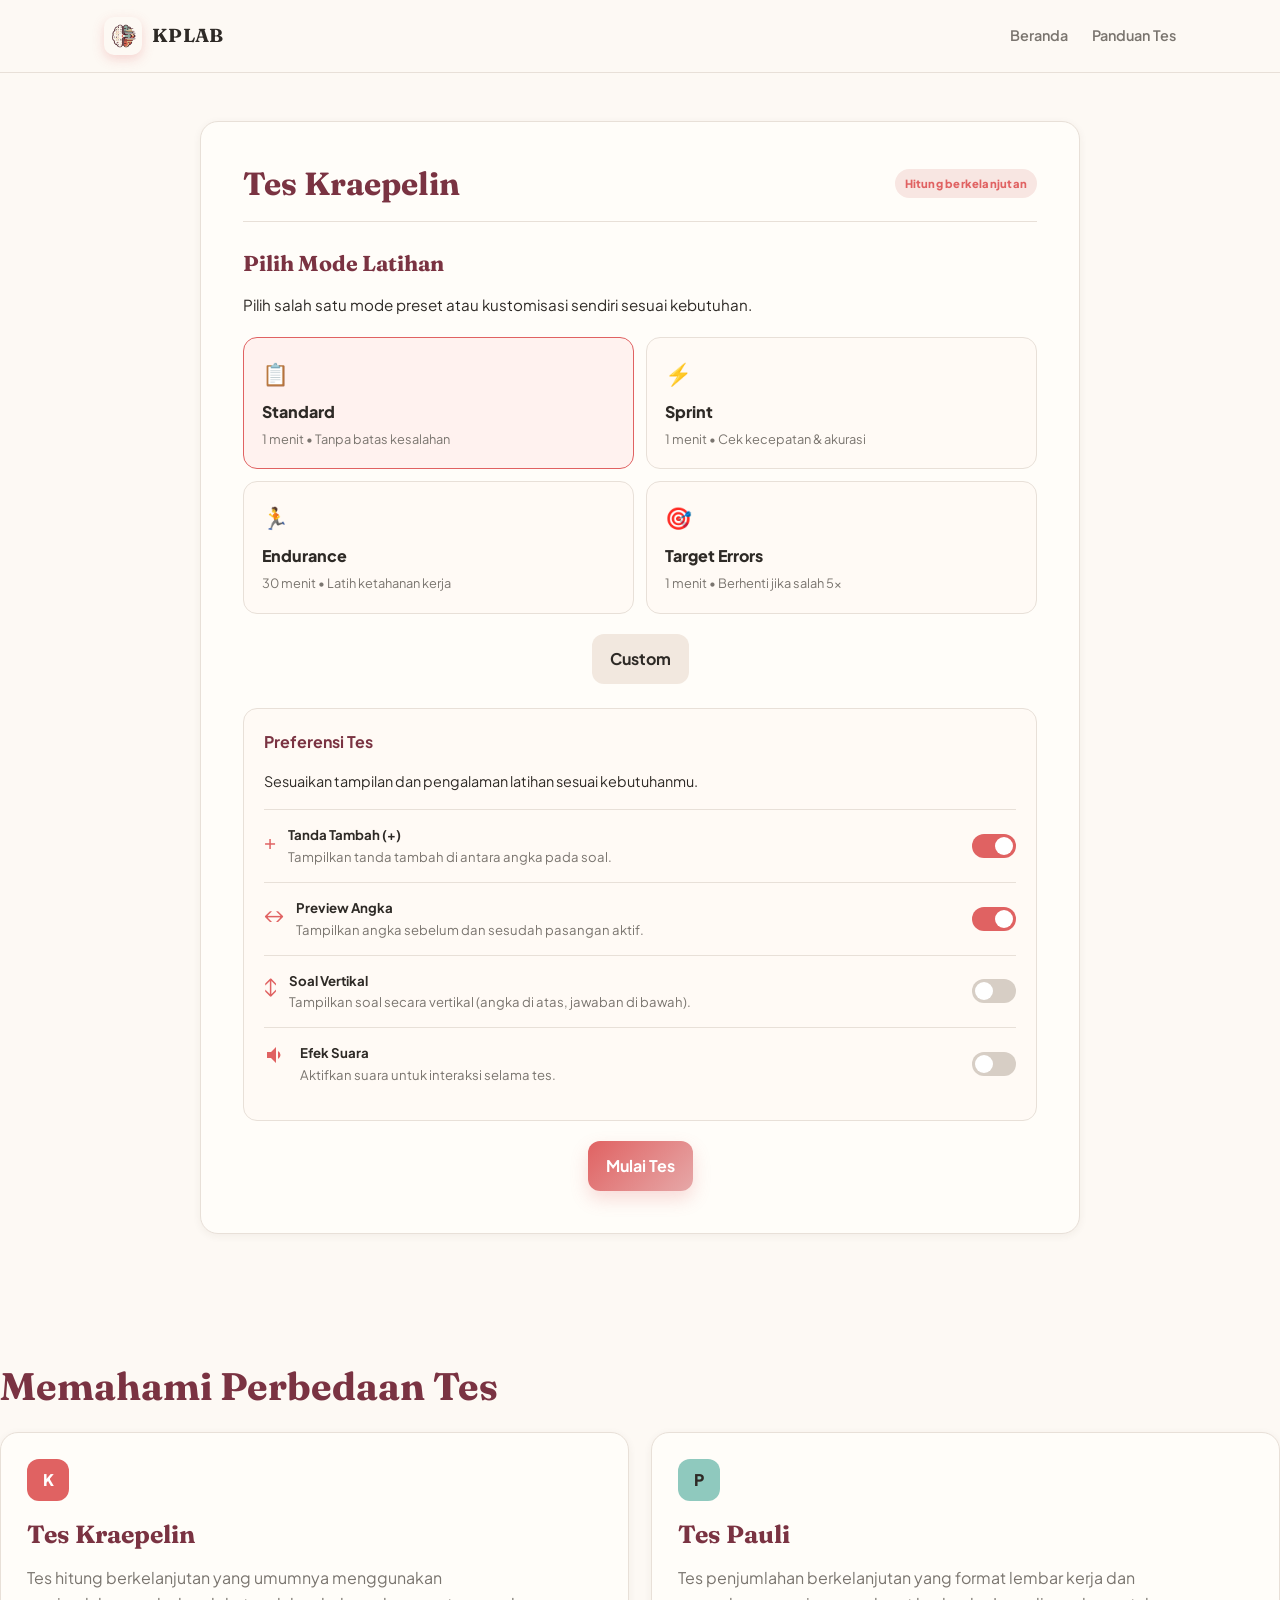
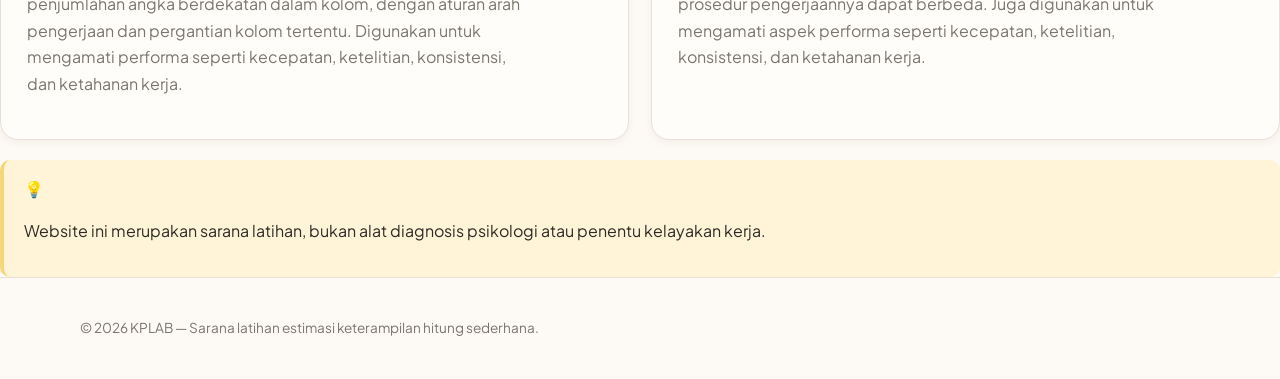
==== kraepelin.html @ 258b0fc4 "Add project source code" ====
<!DOCTYPE html>
<html lang="id">

<head>
    <meta charset="UTF-8">
    <meta name="viewport" content="width=device-width, initial-scale=1.0">
    <title>Tes Kraepelin — KPLAB</title>
    <link rel="icon" type="image/png" href="assets/images/Logo.png">
    <link rel="stylesheet" href="assets/css/style.css">
    <link rel="preconnect" href="https://fonts.googleapis.com">
    <link rel="preconnect" href="https://fonts.gstatic.com" crossorigin>
    <link
        href="https://fonts.googleapis.com/css2?family=Fraunces:opsz,wght@9..144,600;9..144,700&family=Plus+Jakarta+Sans:wght@400;500;600;700;800&family=Inter:wght@400;500;600;700&display=swap"
        rel="stylesheet">
</head>

<body>
    <header class="header">
        <div class="container header-inner">
            <a class="brand" href="index.html">KPLAB</a>
            <nav class="nav">
                <a href="index.html">Beranda</a>
                <a href="panduan.html">Panduan Tes</a>
            </nav>
        </div>
    </header>

    <main class="container content">
        <section class="card-instruction">
            <div class="instr-head">
                <h2>Tes Kraepelin</h2>
                <span class="pill">Hitung berkelanjutan</span>
            </div>
            <div class="instr-body">
                <h3>Pilih Mode Latihan</h3>
                <p style="color:var(--color-text-muted); margin-bottom:20px; font-size:0.95rem;">Pilih salah satu mode
                    preset atau kustomisasi sendiri sesuai kebutuhan.</p>

                <!-- Mode Selection Grid -->
                <div class="mode-grid" id="mode-selection">
                    <button type="button" class="mode-card active" data-mode="standard">
                        <div class="mode-card-icon">📋</div>
                        <div class="mode-card-title">Standard</div>
                        <div class="mode-card-desc">1 menit • Tanpa batas kesalahan</div>
                    </button>
                    <button type="button" class="mode-card" data-mode="sprint">
                        <div class="mode-card-icon">⚡</div>
                        <div class="mode-card-title">Sprint</div>
                        <div class="mode-card-desc">1 menit • Cek kecepatan & akurasi</div>
                    </button>
                    <button type="button" class="mode-card" data-mode="endurance">
                        <div class="mode-card-icon">🏃</div>
                        <div class="mode-card-title">Endurance</div>
                        <div class="mode-card-desc">30 menit • Latih ketahanan kerja</div>
                    </button>
                    <button type="button" class="mode-card" data-mode="target">
                        <div class="mode-card-icon">🎯</div>
                        <div class="mode-card-title">Target Errors</div>
                        <div class="mode-card-desc">1 menit • Berhenti jika salah 5x</div>
                    </button>
                </div>
                <input type="hidden" id="cfg-mode" value="standard" />

                <!-- Custom Mode Toggle -->
                <div class="custom-toggle" style="margin-top:20px; text-align:center;">
                    <button type="button" class="btn btn-secondary" id="toggle-custom">
                        <span id="custom-btn-text">Custom</span>
                    </button>
                </div>

                <!-- Custom Panel (hidden by default) -->
                <div id="custom-panel" class="custom-panel hidden">
                    <div class="custom-panel-header">
                        <h4>Pengaturan Kustom</h4>
                        <button type="button" class="btn-close" id="close-custom">&times;</button>
                    </div>
                    <div class="custom-panel-body">
                        <div class="custom-field">
                            <label class="cfg-label">Waktu Latihan (menit)</label>
                            <input id="custom-time-input" class="cfg-time-custom" type="number" min="1" max="240"
                                placeholder="Misal: 5" />
                        </div>
                        <div class="custom-field">
                            <label class="cfg-label">Batas Salah (0 = tak terbatas)</label>
                            <input id="custom-errors-input" class="cfg-time-custom" type="number" min="0" max="99"
                                placeholder="Misal: 3" />
                        </div>
                        <div class="custom-field">
                            <label class="cfg-label">Metronom BPM (opsional)</label>
                            <input id="custom-bpm-input" class="cfg-time-custom" type="number" min="0" max="300"
                                placeholder="0" />
                        </div>
                    </div>
                </div>

                <!-- Preferensi Tes -->
                <div class="pref-section">
                    <h4>Preferensi Tes</h4>
                    <p style="color:var(--color-text-muted); margin-bottom:16px; font-size:0.9rem;">Sesuaikan tampilan
                        dan pengalaman latihan sesuai kebutuhanmu.</p>

                    <div class="pref-item">
                        <div class="pref-info">
                            <div class="pref-icon" aria-hidden="true">+</div>
                            <div class="pref-text">
                                <h5>Tanda Tambah (+)</h5>
                                <p>Tampilkan tanda tambah di antara angka pada soal.</p>
                            </div>
                        </div>
                        <label class="switch">
                            <input type="checkbox" id="pref-show-plus" checked />
                            <span class="slider"></span>
                        </label>
                    </div>

                    <div class="pref-item">
                        <div class="pref-info">
                            <div class="pref-icon" aria-hidden="true">↔</div>
                            <div class="pref-text">
                                <h5>Preview Angka</h5>
                                <p>Tampilkan angka sebelum dan sesudah pasangan aktif.</p>
                            </div>
                        </div>
                        <label class="switch">
                            <input type="checkbox" id="pref-show-preview" checked />
                            <span class="slider"></span>
                        </label>
                    </div>

                    <div class="pref-item">
                        <div class="pref-info">
                            <div class="pref-icon" aria-hidden="true">↕</div>
                            <div class="pref-text">
                                <h5>Soal Vertikal</h5>
                                <p>Tampilkan soal secara vertikal (angka di atas, jawaban di bawah).</p>
                            </div>
                        </div>
                        <label class="switch">
                            <input type="checkbox" id="pref-vertical" />
                            <span class="slider"></span>
                        </label>
                    </div>

                    <div class="pref-item">
                        <div class="pref-info">
                            <div class="pref-icon" aria-hidden="true"><svg xmlns="http://www.w3.org/2000/svg" width="24"
                                    height="24" viewBox="0 0 24 24" fill="currentColor"
                                    style="color:var(--coral);">
                                    <path d="M3 9v6h4l5 5V4L7 9H3zm13.5 3a4.5 4.5 0 0 0-2.5-4.03v8.06A4.5 4.5 0 0 0 16.5 12z" />
                                </svg></div>
                            <div class="pref-text">
                                <h5>Efek Suara</h5>
                                <p>Aktifkan suara untuk interaksi selama tes.</p>
                            </div>
                        </div>
                        <label class="switch">
                            <input type="checkbox" id="pref-sound" />
                            <span class="slider"></span>
                        </label>
                    </div>
                </div>

                <div class="instr-actions">
                    <button type="button" class="btn btn-primary" id="start-btn">Mulai Tes</button>
                </div>
            </div>
        </section>
    </main>

    <section class="def">
        <div class="section-head">
            <h2>Memahami Perbedaan Tes</h2>
        </div>
        <div class="def-grid">
            <div class="def-item">
                <div class="def-icon icon-coral">K</div>
                <h4>Tes Kraepelin</h4>
                <p>Tes hitung berkelanjutan yang umumnya menggunakan penjumlahan angka berdekatan dalam kolom,
                    dengan aturan arah pengerjaan dan pergantian kolom tertentu. Digunakan untuk mengamati performa
                    seperti kecepatan, ketelitian, konsistensi, dan ketahanan kerja.</p>
            </div>
            <div class="def-item">
                <div class="def-icon icon-mint">P</div>
                <h4>Tes Pauli</h4>
                <p>Tes penjumlahan berkelanjutan yang format lembar kerja dan prosedur pengerjaannya dapat berbeda.
                    Juga digunakan untuk mengamati aspek performa seperti kecepatan, ketelitian, konsistensi, dan
                    ketahanan kerja.</p>
            </div>
        </div>
        <div class="disclaimer-box">
            <div class="disclaimer-icon">💡</div>
            <p class="disclaimer">Website ini merupakan sarana latihan, bukan alat diagnosis psikologi atau penentu
                kelayakan kerja.</p>
        </div>
    </section>

    <footer class="footer">
        <div class="container">
            <p>© 2026 KPLAB — Sarana latihan estimasi keterampilan hitung sederhana.</p>
        </div>
    </footer>

    <script src="assets/js/test-engine.js"></script>
    <script src="assets/js/audio.js"></script>
    <script src="assets/js/results.js"></script>
    <script>
        window.__TEST_TYPE = 'kraepelin';
    </script>
    <script src="assets/js/main.js"></script>
</body>

</html>
---- assets/css/style.css ----
@import url('https://fonts.googleapis.com/css2?family=Fraunces:opsz,wght@9..144,600;9..144,700&family=Plus+Jakarta+Sans:wght@400;500;600;700;800&display=swap');

:root {
    --ivory: #fdf9f4;
    --surface: #fffdf9;
    --coral: #e06262;
    --rose: #e6a8a8;
    --peach: #ffd2a8;
    --mint: #8fc9be;
    --yellow: #f4d77d;
    --burgundy: #7a3342;
    --charcoal: #2e2a26;
    --muted: #7a756f;
    --line: #e8e0d8;
    --grad-primary: linear-gradient(135deg, var(--coral), var(--rose));
    --grad-hero: linear-gradient(135deg, #ffd2a8, var(--ivory));
    --shadow: 0 2px 8px rgba(72, 48, 38, .06);
    --radius: 18px
}

* {
    box-sizing: border-box
}

html {
    scroll-behavior: smooth
}

body {
    margin: 0;
    background: var(--ivory);
    color: var(--charcoal);
    font-family: 'Plus Jakarta Sans', sans-serif;
    line-height: 1.65
}

a {
    color: inherit
}

button,
input {
    font: inherit
}

.container {
    width: min(1120px, calc(100% - 32px));
    margin: auto
}

.header {
    background: rgba(253, 249, 244, .94);
    border-bottom: 1px solid var(--line);
    position: sticky;
    top: 0;
    z-index: 10
}

.header-inner {
    min-height: 72px;
    display: flex;
    align-items: center;
    justify-content: space-between;
    gap: 24px;
    padding: 0 24px
}

.brand {
    text-decoration: none;
    font-family: 'Fraunces', serif;
    font-weight: 700;
    font-size: 1.18rem;
    letter-spacing: .3px;
    display: inline-flex;
    align-items: center;
    gap: 10px
}

.brand::before {
    content: '';
    width: 38px;
    height: 38px;
    flex-shrink: 0;
    border-radius: 10px;
    background: url('../images/Logo.png') center/contain no-repeat;
    box-shadow: 0 4px 12px rgba(224, 98, 98, .25)
}

.brand-accent {
    color: var(--coral)
}

.nav {
    display: flex;
    gap: 24px;
    flex-wrap: wrap
}

.nav a {
    text-decoration: none;
    color: var(--muted);
    font-size: .9rem;
    font-weight: 600
}

.nav a:hover,
.nav a.active {
    color: var(--coral)
}

.content {
    padding: 48px 0 72px
}

.hero,
.guide-hero {
    background: var(--grad-hero);
    border-radius: 28px;
    padding: clamp(32px, 6vw, 72px);
    display: grid;
    grid-template-columns: 1.1fr .9fr;
    gap: 40px;
    align-items: center;
    margin-bottom: 56px
}

.hero h1,
.guide-hero h1 {
    font: 700 clamp(2.5rem, 6vw, 5rem)/1.03 Fraunces, serif;
    color: var(--burgundy);
    margin: 12px 0 20px
}

.lead {
    font-size: 1.08rem;
    color: var(--muted);
    max-width: 650px;
    text-align: justify;
    text-justify: inter-word
}

.eyebrow {
    color: var(--coral);
    font-size: .75rem;
    font-weight: 800;
    letter-spacing: .14em;
    text-transform: uppercase
}

.hero-visual {
    display: flex;
    justify-content: center
}

.visual-card {
    background: var(--surface);
    padding: 22px;
    border-radius: 20px;
    box-shadow: var(--shadow);
    transform: rotate(2deg)
}

.visual-badge {
    font-size: .65rem;
    color: var(--muted);
    font-weight: 800
}

.number-grid {
    display: grid;
    grid-template-columns: repeat(4, 1fr);
    gap: 8px;
    margin-top: 18px
}

.num-cell {
    padding: 13px 9px;
    text-align: center;
    border-radius: 10px;
    font-weight: 800
}

.num-mint {
    background: var(--mint)
}

.num-peach {
    background: var(--peach)
}

.num-coral {
    background: var(--coral);
    color: white
}

.num-yellow {
    background: var(--yellow)
}

.num-surface {
    background: #f7f0e8
}

.section-head {
    margin-bottom: 22px
}

.section-head h2,
.guide-section h2,
.guide-toc h2 {
    font: 700 clamp(1.8rem, 3vw, 2.5rem) Fraunces, serif;
    color: var(--burgundy);
    margin: 0 0 8px
}

.section-head p {
    color: var(--muted)
}

/* ===== Guide / Article Layout ===== */
.guide-hero {
    display: block;
    margin-bottom: 48px
}

.guide-hero .hero-actions {
    margin-top: 24px
}

.guide-hero h1 {
    font: 700 clamp(2.2rem, 5vw, 3.6rem)/1.08 Fraunces, serif;
    color: var(--burgundy);
    margin: 14px 0 18px
}

.guide-toc {
    margin-bottom: 44px;
    padding: 28px 30px;
    background: var(--surface);
    border: 1px solid var(--line);
    border-radius: var(--radius);
    box-shadow: var(--shadow)
}

.guide-toc h2 {
    font: 700 1.45rem Fraunces, serif;
    color: var(--burgundy);
    margin: 0 0 14px
}

.toc-list {
    columns: 2;
    margin: 0;
    padding-left: 22px;
    list-style: none;
    counter-reset: toc
}

.toc-list li {
    counter-increment: toc;
    margin: 0 0 9px;
    break-inside: avoid
}

.toc-list li::before {
    content: counter(toc, decimal-leading-zero) ".";
    color: var(--coral);
    font-weight: 700;
    margin-right: 6px
}

.toc-list a {
    color: var(--coral);
    text-decoration: none;
    font-weight: 600;
    font-size: .92rem
}

.toc-list a:hover {
    text-decoration: underline
}

.guide-article {
    max-width: 760px;
    margin: 0 auto
}

.guide-section {
    margin: 0 0 40px;
    padding: 0
}

.guide-section h2 {
    font: 700 clamp(1.7rem, 3vw, 2.3rem) Fraunces, serif;
    color: var(--burgundy);
    margin: 38px 0 14px;
    padding-bottom: 10px;
    border-bottom: 2px solid var(--line)
}

.guide-section h2:first-child {
    margin-top: 0
}

.guide-section h3 {
    font: 700 1.25rem Fraunces, serif;
    color: var(--burgundy);
    margin: 26px 0 8px
}

.guide-section p {
    font-size: 1.04rem;
    color: var(--charcoal);
    line-height: 1.75;
    margin: 0 0 16px;
    text-align: justify;
    text-justify: inter-word
}

.guide-section ul,
.guide-section ol {
    font-size: 1rem;
    color: var(--charcoal);
    line-height: 1.75;
    margin: 0 0 16px;
    padding-left: 24px
}

.guide-section li {
    margin: 0 0 7px
}

.guide-section strong {
    color: var(--burgundy)
}

.guide-note {
    margin: 18px 0;
    padding: 14px 18px;
    background: #fff4d7;
    border-left: 4px solid var(--yellow);
    border-radius: 8px;
    font-size: .92rem;
    color: var(--charcoal);
    text-align: justify;
    text-justify: inter-word
}

.guide-note strong {
    color: var(--burgundy)
}

/* ===== Cards & Buttons ===== */
.test-cards,
.def-grid,
.stat-grid,
.example-grid,
.mitos-grid {
    display: grid;
    grid-template-columns: repeat(3, 1fr);
    gap: 22px
}

.card {
    display: flex;
    flex-direction: column;
    height: 100;
    min-width: 0;
    background: var(--surface);
    border: 1px solid var(--line);
    border-radius: var(--radius);
    padding: 30px 28px;
    box-shadow: var(--shadow);
    line-height: 1.6
}

.card>* {
    min-width: 0
}

.card-actions {
    margin-top: auto;
    display: flex;
    justify-content: flex-start;
    align-items: stretch;
    gap: 10px
}

.def-item,
.stat-card,
.summary,
.chart-container,
.example-card,
.mitos-card {
    background: var(--surface);
    border: 1px solid var(--line);
    border-radius: var(--radius);
    padding: 26px;
    box-shadow: var(--shadow)
}

/* Scroll reveal — only the two "Memahami Perbedaan Tes" cards animate in.
   Scoped to .def-grid so stat/chart/example/mitos cards on other pages
   are never left hidden when nothing observes them. */
.def-grid .def-item {
    opacity: 0;
    transform: translateY(28px);
    transition: opacity .6s cubic-bezier(.2,.7,.2,1), transform .6s cubic-bezier(.2,.7,.2,1)
}

.def-grid .def-item.in-view {
    opacity: 1;
    transform: none;
    transition-delay: var(--reveal-delay, 0ms)
}

.card h3,
.def-item h4,
.example-card h3,
.mitos-card h3 {
    margin: 18px 0 10px;
    color: var(--burgundy);
    font: 700 1.55rem Fraunces, serif
}

.card p,
.def-item p {
    color: var(--muted);
    max-width: 42ch
}

.card-head,
.result-meta {
    display: flex;
    justify-content: space-between;
    align-items: center;
    gap: 12px
}

.card-tag,
.card-badge,
.pill {
    font-size: .7rem;
    font-weight: 800;
    letter-spacing: .02em
}

.tag-coral {
    color: var(--coral)
}

.tag-mint {
    color: #398f80
}

.tag-yellow {
    color: #a78324
}

.card-badge {
    color: var(--muted)
}

.btn {
    border: 0;
    border-radius: 12px;
    padding: 12px 18px;
    cursor: pointer;
    text-decoration: none;
    display: inline-block;
    font-weight: 700;
    transition: .2s ease
}

.btn:hover {
    transform: translateY(-2px)
}

.btn-primary {
    background: var(--grad-primary);
    color: white;
    box-shadow: 0 8px 18px rgba(224, 98, 98, .22);
    animation: btnPulse 2.2s ease-in-out infinite
}

@keyframes btnPulse {
    0%, 100% {
        transform: scale(1);
        box-shadow: 0 8px 18px rgba(224, 98, 98, .22)
    }
    50% {
        transform: scale(1.06);
        box-shadow: 0 14px 28px rgba(224, 98, 98, .45)
    }
}

.btn-primary:hover {
    animation: none
}

.test-cards .btn {
    position: relative;
    overflow: hidden
}

.test-cards .btn::after {
    content: '';
    position: absolute;
    top: 0;
    left: -120%;
    width: 60%;
    height: 100%;
    background: linear-gradient(120deg, transparent, rgba(255, 255, 255, .55), transparent);
    transform: skewX(-25deg);
    animation: cardShimmer 3.2s ease-in-out infinite
}

@keyframes cardShimmer {
    0%, 100% {
        left: -120%
    }
    55%, 100% {
        left: 130%
    }
}

.btn-outline {
    background: transparent;
    border: 1px solid var(--coral);
    color: var(--coral)
}

.btn-secondary {
    background: #f2e8df;
    color: var(--charcoal)
}

.def {
    margin-top: 56px
}

.def-grid {
    grid-template-columns: repeat(2, 1fr)
}

.def-icon {
    width: 42px;
    height: 42px;
    display: grid;
    place-items: center;
    border-radius: 12px;
    font-weight: 800
}

.icon-coral {
    background: var(--coral);
    color: white
}

.icon-mint {
    background: var(--mint)
}

.disclaimer-box {
    margin-top: 20px;
    padding: 16px 20px;
    background: #fff4d7;
    border-left: 4px solid var(--yellow);
    border-radius: 10px
}

.footer {
    border-top: 1px solid var(--line);
    padding: 26px 0;
    color: var(--muted);
    font-size: .85rem
}

/* ===== Guide specific components ===== */
.table-wrapper {
    overflow: auto;
    margin: 18px 0
}

.guide-table {
    border-collapse: collapse;
    width: 100%;
    min-width: 650px;
    font-size: .95rem
}

.guide-table th,
.guide-table td {
    padding: 12px 14px;
    border-bottom: 1px solid var(--line);
    text-align: left;
    vertical-align: top
}

.guide-table th {
    color: var(--burgundy);
    font-weight: 700;
    background: #faf5ef
}

.guide-table tr:nth-child(even) td {
    background: #fdfaf5
}

.example-grid {
    grid-template-columns: repeat(2, 1fr);
    margin-top: 18px
}

.num-row {
    display: flex;
    align-items: center;
    gap: 14px;
    margin: 12px 0
}

.num {
    background: #f5eee7;
    border-radius: 9px;
    padding: 8px 13px;
    font-weight: 800
}

.num-op,
.num-eq {
    color: var(--muted)
}

.num-result {
    background: var(--coral);
    color: white;
    border-radius: 9px;
    padding: 8px 13px;
    font-weight: 800
}

.example-caption {
    font-size: .85rem;
    color: var(--muted);
    margin: 6px 0 0
}

.mitos-grid {
    grid-template-columns: repeat(2, 1fr);
    gap: 14px;
    margin-top: 18px
}

.mitos-card {
    padding: 18px;
    border-radius: 12px;
    border: 1px solid var(--line);
    background: var(--surface)
}

.mitos-card:first-child {
    border-top: 4px solid var(--rose)
}

.mitos-card:last-child {
    border-top: 4px solid var(--mint)
}

.mitos-card h3 {
    font: 700 1.15rem Fraunces, serif;
    margin: 0 0 6px
}

.mitos-card p {
    font-size: .92rem;
    color: var(--charcoal);
    margin: 0
}

.faq-item {
    border-bottom: 1px solid var(--line);
    padding: 14px 0
}

.faq-question {
    cursor: pointer;
    font-weight: 700;
    color: var(--burgundy);
    font-size: 1.02rem;
    list-style: none;
    display: flex;
    justify-content: space-between;
    align-items: center;
    gap: 10px
}

.faq-question::-webkit-details-marker {
    display: none
}

.faq-question::after {
    content: '+';
    color: var(--coral);
    font-weight: 700;
    transition: .2s;
    flex: none
}

.faq-item[open] .faq-question::after {
    content: '−'
}

.faq-answer {
    color: var(--charcoal);
    font-size: .98rem;
    line-height: 1.65;
    margin: 10px 0 0
}

/* ===== Results ===== */
.result-title {
    font: 700 clamp(2rem, 4vw, 3.5rem) Fraunces, serif;
    color: var(--burgundy)
}

.result-meta {
    margin: 20px 0
}

.stat-grid {
    grid-template-columns: repeat(4, 1fr);
    margin: 20px 0
}

.stat-card {
    text-align: center
}

.stat-value {
    font-size: 2rem;
    font-weight: 800;
    color: var(--coral)
}

.stat-label {
    font-size: .8rem;
    color: var(--muted)
}

.summary,
.chart-container {
    margin-top: 20px
}

.result-actions {
    display: flex;
    gap: 12px;
    margin-top: 24px
}

.chart-container canvas {
    max-height: 320px
}

/* ===== Test page ===== */
.test-info {
    font-weight: 700;
    color: var(--muted);
    font-size: .9rem
}

.test-content {
    padding: 56px 32px 72px;
    max-width: min(94%, 1180px);
    margin: 0 auto
}

.test-card {
    max-width: min(92%, 1180px);
    margin: auto;
    padding: clamp(36px, 5.2vw, 64px) clamp(28px, 3.5vw, 46px);
    border-radius: var(--radius);
    box-shadow: var(--shadow);
    line-height: 1.7
}

.card-instruction {
    background: var(--surface);
    border: 1px solid var(--line);
    border-radius: var(--radius);
    box-shadow: var(--shadow);
    max-width: 880px;
    margin: auto;
    padding: clamp(22px, 4vw, 42px)
}

.instr-head {
    display: flex;
    align-items: center;
    justify-content: space-between;
    gap: 16px;
    padding-bottom: 18px;
    border-bottom: 1px solid var(--line)
}

.instr-head h2 {
    font: 700 2rem Fraunces, serif;
    color: var(--burgundy);
    margin: 0
}

.pill {
    background: #f8e6e2;
    color: var(--coral);
    border-radius: 999px;
    padding: 5px 10px
}

.instr-body>h3 {
    font: 700 1.35rem Fraunces, serif;
    color: var(--burgundy);
    margin: 28px 0 4px
}

.mode-grid {
    display: grid;
    grid-template-columns: repeat(2, 1fr);
    gap: 12px
}

.mode-card {
    background: #fffaf5;
    border: 1px solid var(--line);
    border-radius: 14px;
    padding: 18px;
    text-align: left;
    cursor: pointer;
    color: var(--charcoal)
}

.mode-card:hover,
.mode-card.active {
    border-color: var(--coral);
    background: #fff2ef
}

.mode-card-icon {
    font-size: 1.35rem
}

.mode-card-title {
    font-weight: 800;
    margin-top: 7px
}

.mode-card-desc {
    font-size: .8rem;
    color: var(--muted);
    margin-top: 4px
}

.custom-toggle,
.instr-actions {
    text-align: center;
    margin-top: 20px
}

.custom-panel,
.pref-section {
    margin-top: 20px;
    padding: 20px;
    background: #fffaf5;
    border: 1px solid var(--line);
    border-radius: 14px
}

.custom-panel-header {
    display: flex;
    align-items: center;
    justify-content: space-between
}

.custom-panel-header h4,
.pref-section h4 {
    margin: 0;
    color: var(--burgundy)
}

.btn-close {
    border: 0;
    background: transparent;
    font-size: 1.5rem;
    cursor: pointer
}

.custom-panel-body {
    display: grid;
    grid-template-columns: repeat(3, 1fr);
    gap: 12px;
    margin-top: 16px
}

.cfg-label {
    display: block;
    font-size: .8rem;
    font-weight: 700;
    margin-bottom: 6px
}

.cfg-time-custom {
    width: 100%;
    padding: 10px;
    border: 1px solid var(--line);
    border-radius: 9px
}

.pref-section {
    margin-top: 24px
}

.pref-section>p {
    color: var(--muted);
    font-size: .9rem
}

.pref-item {
    display: flex;
    align-items: center;
    justify-content: space-between;
    gap: 18px;
    padding: 14px 0;
    border-top: 1px solid var(--line)
}

.pref-info {
    display: flex;
    align-items: flex-start;
    gap: 12px
}

.pref-icon {
    color: var(--coral);
    font-size: 1.25rem
}

.pref-text h5,
.pref-text p {
    margin: 0
}

.pref-text p {
    font-size: .82rem;
    color: var(--muted)
}

.switch {
    position: relative;
    width: 44px;
    height: 24px;
    flex: none
}

.switch input {
    opacity: 0;
    width: 0;
    height: 0
}

.slider {
    position: absolute;
    inset: 0;
    background: #d7cec5;
    border-radius: 999px;
    cursor: pointer
}

.slider::before {
    content: '';
    position: absolute;
    width: 18px;
    height: 18px;
    left: 3px;
    top: 3px;
    background: white;
    border-radius: 50%;
    transition: .2s
}

.switch input:checked+.slider {
    background: var(--coral)
}

.switch input:checked+.slider::before {
    transform: translateX(20px)
}

.test-bar {
    display: flex;
    align-items: center;
    gap: 22px;
    flex-wrap: wrap;
    padding-bottom: 22px;
    border-bottom: 1px solid var(--line)
}

.timer {
    font: 800 2.1rem Fraunces, serif;
    color: var(--burgundy);
    font-variant-numeric: tabular-nums;
    letter-spacing: -.01em
}

.streak-badge {
    display: none;
    background: #fff0d4;
    color: #9a7021;
    border-radius: 999px;
    padding: 4px 9px;
    font-weight: 800;
    font-size: .8rem
}

.streak-badge.milestone {
    color: var(--coral);
    border-color: var(--coral);
    background: rgba(224, 98, 98, .12)
}

.streak-badge.show {
    display: block
}

.progress {
    height: 8px;
    background: #f0e6dd;
    border-radius: 999px;
    flex: 1;
    min-width: 120px;
    overflow: hidden
}

.progress-fill {
    height: 100%;
    background: var(--grad-primary);
    width: 0;
    transition: width .2s
}

.stats {
    font-size: .92rem;
    color: var(--muted);
    letter-spacing: .02em
}

.stat-c {
    color: #2e8f7b
}

.stat-w {
    color: var(--coral)
}

.btn-ghost {
    background: transparent;
    border: 1px solid var(--line)
}

.btn-sm {
    padding: 8px 12px;
    font-size: .82rem
}

.question-panel {
    padding: clamp(32px, 4.2vw, 54px) clamp(24px, 3vw, 48px)
}

.q-row {
    display: flex;
    flex-direction: column;
    align-items: center;
    gap: 18px;
    padding: 16px 0;
    border-bottom: 1px solid var(--line);
    text-align: center
}

.q-sequence {
    display: flex;
    align-items: center;
    gap: 12px;
    font-size: clamp(2.4rem, 4.6vw, 4rem);
    font-weight: 800;
    color: var(--burgundy);
    justify-content: center;
    flex-wrap: wrap
}

.q-row[data-layout="vertical"] .q-sequence {
    flex-direction: column;
    gap: 6px
}

.q-preview {
    color: #b9afa6;
    font-size: clamp(1.1rem, 1.6vw, 1.4rem)
}

.q-row[data-layout="vertical"] .q-preview {
    font-size: clamp(1.4rem, 2.2vw, 2rem)
}

.q-pair {
    color: var(--burgundy);
    font-size: clamp(2.4rem, 4.6vw, 4rem);
    font-weight: 800;
    display: flex;
    align-items: center;
    gap: 12px;
    justify-content: center;
    flex-wrap: wrap
}

.q-row[data-layout="vertical"] .q-pair {
    flex-direction: column;
    justify-content: center;
    gap: 4px
}

.q-pair-vertical {
    flex-direction: column;
    align-items: center;
    gap: 4px
}

.q-pair-top, .q-pair-bottom {
    color: var(--burgundy);
    font-size: clamp(2.4rem, 4.6vw, 4rem);
    font-weight: 800
}

.q-pair-op {
    color: var(--burgundy);
    font-size: clamp(2.4rem, 4.6vw, 4rem);
    font-weight: 800
}

.q-input::-webkit-outer-spin-button,
.q-input::-webkit-inner-spin-button {
    -webkit-appearance: none;
    margin: 0
}

.q-input[type="number"] {
    -moz-appearance: textfield;
    appearance: textfield
}

.q-answer {
    display: flex;
    flex-direction: column;
    align-items: center;
    gap: 8px;
    width: 100%
}

.q-num {
    font-size: .75rem;
    color: var(--muted)
}

.q-answer-display {
    width: 84px;
    height: 64px;
    display: inline-flex;
    align-items: center;
    justify-content: center;
    font: inherit;
    font-weight: 800;
    font-size: clamp(1.4rem, 2.4vw, 2rem);
    color: var(--charcoal);
    text-align: center
}

.q-feedback {
    font-size: .85rem;
    color: var(--muted)
}

.test-footer {
    text-align: center;
    padding-top: 22px
}

/* ===== Modal ===== */
.modal-overlay {
    position: fixed;
    inset: 0;
    display: none;
    align-items: center;
    justify-content: center;
    padding: 20px;
    background: rgba(46, 42, 38, .48);
    z-index: 20
}

.modal-overlay.show {
    display: flex
}

.modal-container {
    width: min(92%, 580px);
    background: var(--surface);
    border-radius: var(--radius);
    padding: 32px 28px;
    box-shadow: 0 20px 48px rgba(0, 0, 0, .22)
}

.modal-header {
    display: flex;
    gap: 12px;
    align-items: center
}

.modal-icon {
    background: var(--mint);
    width: 34px;
    height: 34px;
    border-radius: 50%;
    display: grid;
    place-items: center
}

.modal-title {
    margin: 0;
    color: var(--burgundy)
}

.modal-description,
.modal-info {
    color: var(--muted)
}

.modal-info {
    font-size: .85rem;
    background: #f6eee5;
    padding: 10px;
    border-radius: 9px
}

.modal-footer {
    display: flex;
    justify-content: flex-end;
    gap: 10px;
    margin-top: 20px
}

.visually-hidden {
    position: absolute;
    width: 1px;
    height: 1px;
    padding: 0;
    margin: -1px;
    overflow: hidden;
    clip: rect(0, 0, 0, 0);
    white-space: nowrap;
    border: 0
}

.hidden {
    display: none !important
}

/* ===== Scroll margin for section anchors ===== */
#pengertian,
#tes-kraepelin,
#tes-pauli,
#perbedaan,
#contoh-pengerjaan,
#tips,
#mitos-fakta,
#faq,
#keterbatasan,
#referensi {
    scroll-margin-top: 96px
}

/* ===== Responsive ===== */
@media(max-width:760px) {
    .header-inner {
        align-items: flex-start;
        padding: 14px 0;
        flex-direction: column
    }

    .nav {
        gap: 12px
    }

    .content {
        padding: 28px 16px 56px
    }

    .hero {
        display: block;
        padding: 26px;
        margin-bottom: 34px
    }

    .hero-visual {
        margin-top: 28px
    }

    .test-cards,
    .def-grid,
    .stat-grid,
    .example-grid,
    .mitos-grid,
    .mode-grid,
    .custom-panel-body {
        grid-template-columns: 1fr
    }

    .toc-list {
        columns: 1
    }

    .guide-section,
    .guide-toc,
    .card {
        padding: 20px
    }

    .guide-section h2 {
        margin: 30px 0 12px
    }

    .guide-section p {
        font-size: .98rem
    }

    .guide-section ul,
    .guide-section ol {
        font-size: .95rem
    }

    .guide-toc {
        padding: 20px
    }

    .result-actions {
        flex-direction: column
    }

    .btn {
        text-align: center
    }

    .q-row {
        flex-wrap: wrap;
        gap: 14px
    }

    .q-answer {
        margin-left: 0;
        justify-content: flex-start
    }

    .q-sequence {
        font-size: 1.6rem
    }

    .q-pair,
    .q-pair-top,
    .q-pair-bottom {
        font-size: 1.6rem
    }

    .q-row[data-layout="vertical"] .q-preview {
        font-size: 1.15rem
    }

    .q-input {
        width: 60px;
        height: 50px;
        font-size: 1.1rem
    }

    .guide-hero h1 {
        font-size: 2.2rem
    }

    .guide-hero .hero-actions {
        display: flex;
        justify-content: center
    }

    .modal-footer {
        flex-direction: column
    }
}

@media(min-width:761px) and (max-width:1100px) {
    .guide-section p {
        font-size: 1rem
    }
}
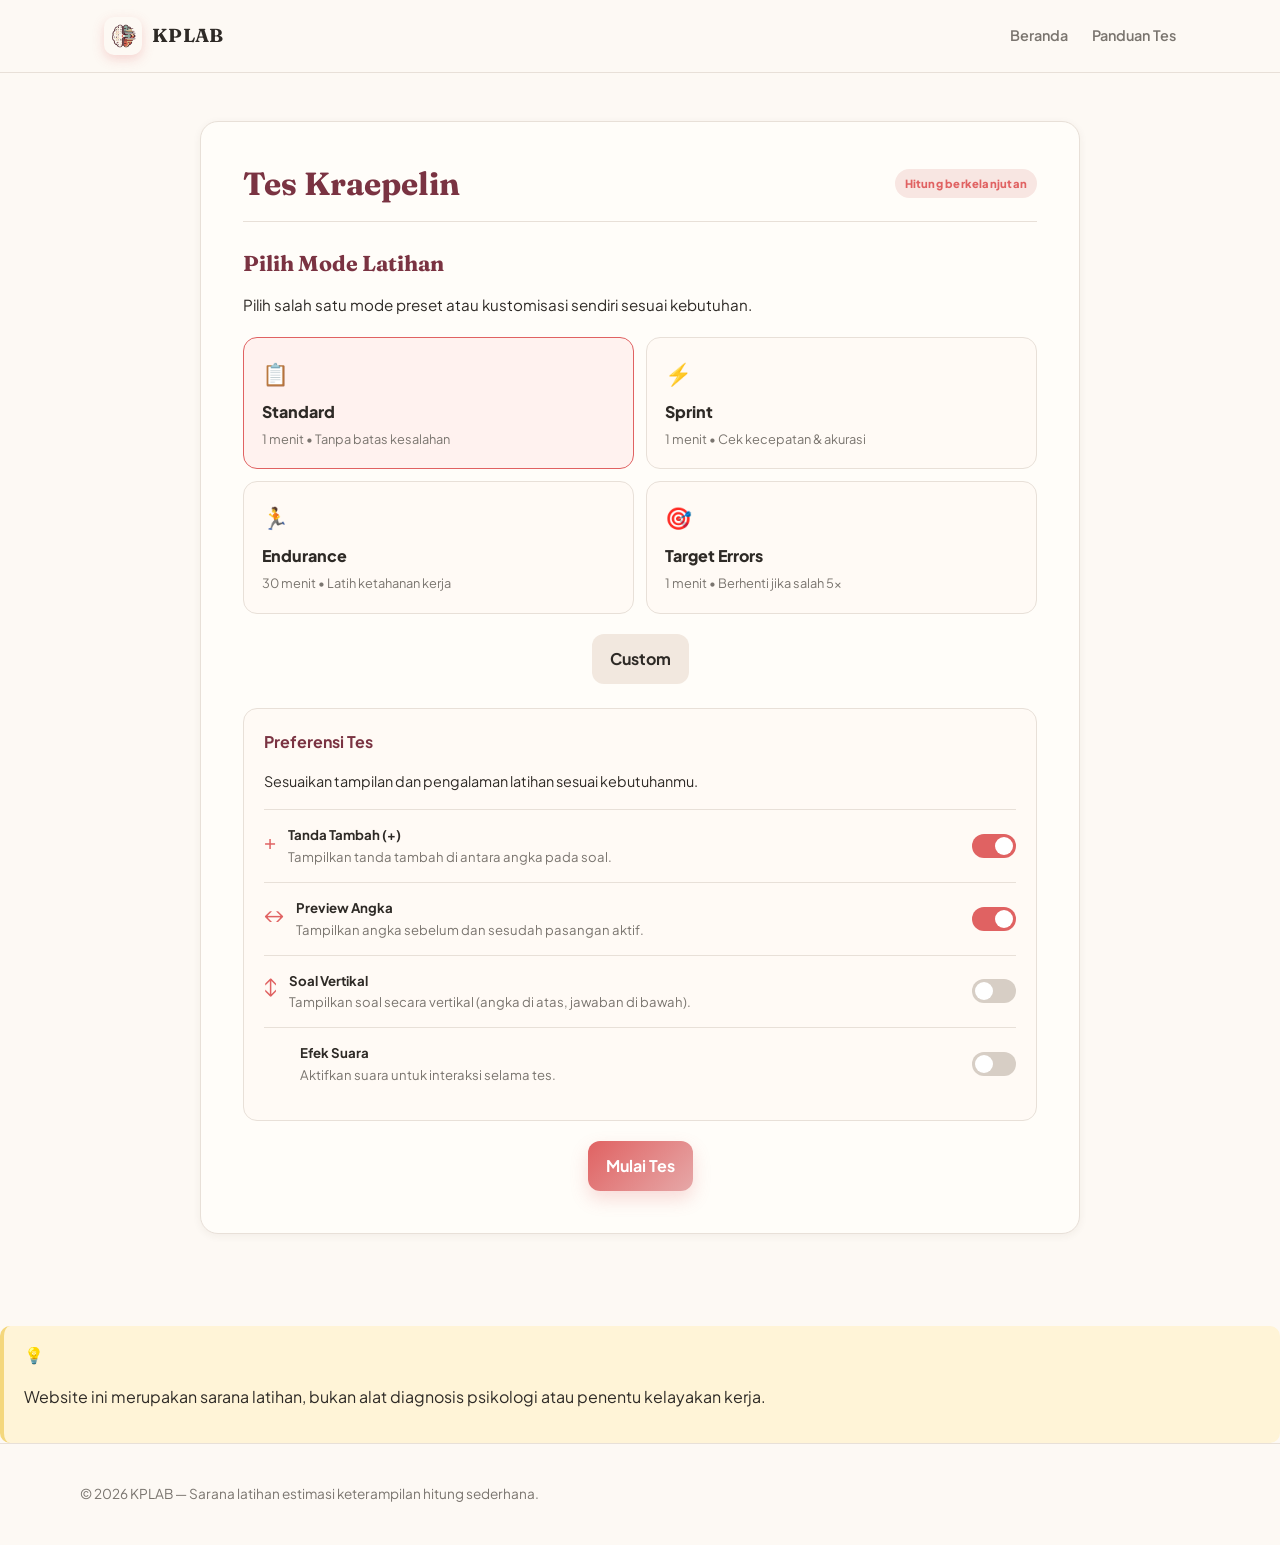
==== commit a5520011: "Update Keciel" ====
--- a/kraepelin.html
+++ b/kraepelin.html
@@ -144,9 +144,9 @@
                     <div class="pref-item">
                         <div class="pref-info">
                             <div class="pref-icon" aria-hidden="true"><svg xmlns="http://www.w3.org/2000/svg" width="24"
-                                    height="24" viewBox="0 0 24 24" fill="currentColor"
-                                    style="color:var(--coral);">
-                                    <path d="M3 9v6h4l5 5V4L7 9H3zm13.5 3a4.5 4.5 0 0 0-2.5-4.03v8.06A4.5 4.5 0 0 0 16.5 12z" />
+                                    height="24" viewBox="0 0 24 24" fill="currentColor" style="color:var(--coral);"></svg>
+                                    <path
+                                        d="M3 9v6h4l5 5V4L7 9H3zm13.5 3a4.5 4.5 0 0 0-2.5-4.03v8.06A4.5 4.5 0 0 0 16.5 12z" />
                                 </svg></div>
                             <div class="pref-text">
                                 <h5>Efek Suara</h5>
@@ -167,26 +167,6 @@
         </section>
     </main>
 
-    <section class="def">
-        <div class="section-head">
-            <h2>Memahami Perbedaan Tes</h2>
-        </div>
-        <div class="def-grid">
-            <div class="def-item">
-                <div class="def-icon icon-coral">K</div>
-                <h4>Tes Kraepelin</h4>
-                <p>Tes hitung berkelanjutan yang umumnya menggunakan penjumlahan angka berdekatan dalam kolom,
-                    dengan aturan arah pengerjaan dan pergantian kolom tertentu. Digunakan untuk mengamati performa
-                    seperti kecepatan, ketelitian, konsistensi, dan ketahanan kerja.</p>
-            </div>
-            <div class="def-item">
-                <div class="def-icon icon-mint">P</div>
-                <h4>Tes Pauli</h4>
-                <p>Tes penjumlahan berkelanjutan yang format lembar kerja dan prosedur pengerjaannya dapat berbeda.
-                    Juga digunakan untuk mengamati aspek performa seperti kecepatan, ketelitian, konsistensi, dan
-                    ketahanan kerja.</p>
-            </div>
-        </div>
         <div class="disclaimer-box">
             <div class="disclaimer-icon">💡</div>
             <p class="disclaimer">Website ini merupakan sarana latihan, bukan alat diagnosis psikologi atau penentu
